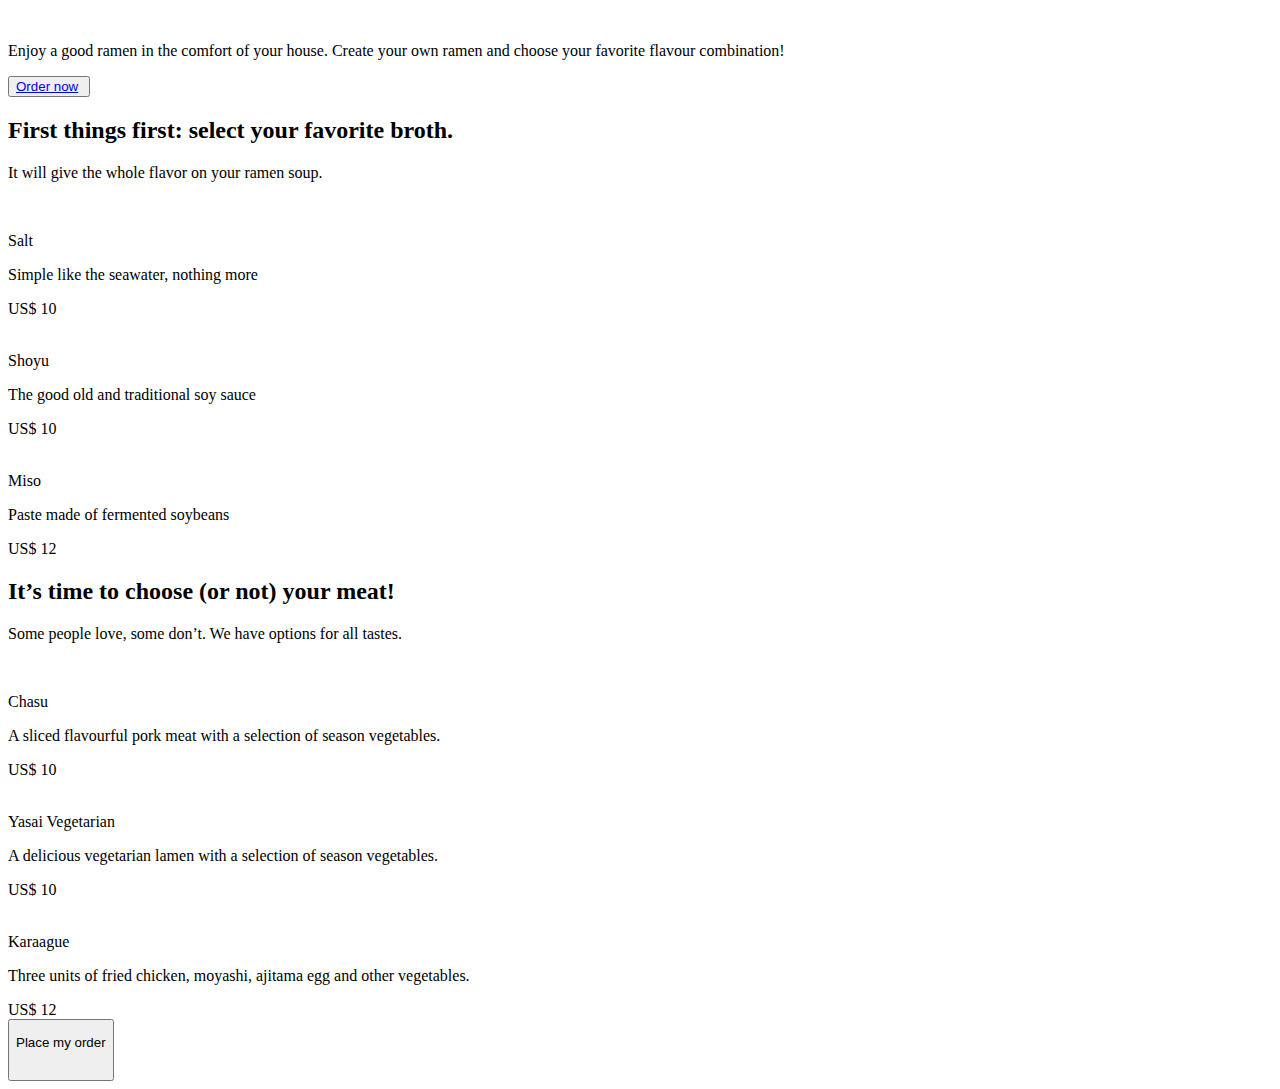
==== index.html @ 49c56969 "[RamenGo] Initial files plus primitive html structure" ====
<!DOCTYPE html>
<html lang="en">
<head>
    <meta charset="UTF-8">
    <meta name="viewport" content="width=device-width, initial-scale=1.0">
    <title>Ramen GO</title>
    <link rel="stylesheet" href="style.css">
    <script src="script.js" defer></script>
</head>
<body>
    <section id="main">
        <div>
            <img src="" alt="">
            <p>Enjoy a good ramen in the comfort of your house. Create your own ramen and choose your favorite flavour combination!</p>
            <button>
                <a href="#handleIngredients">Order now</a>
                <img src="" alt="">
            </button>
        </div>
    </section>
    <section id="handleIngredients">
        <div id="container">
            <div class="cards" id="broth">
                <h2>First things first: select your favorite broth.</h2>
                <p>It will give the whole flavor on your ramen soup. </p>
                <div class="card">
                    <img src="" alt="">
                    <p>Salt</p>
                    <p>Simple like the seawater, nothing more </p>
                    <span>US$ 10</span>
                </div>
                <div class="card">
                    <img src="" alt="">
                    <p>Shoyu</p>
                    <p>The good old and traditional soy sauce </p>
                    <span>US$ 10</span>
                </div>
                <div class="card">
                    <img src="" alt="">
                    <p>Miso</p>
                    <p>Paste made of fermented soybeans</p>
                    <span>US$ 12</span>
                </div>
            </div>
            <div class="card" id="meat">
                <h2>It’s time to choose (or not) your meat!</h2>
                <p>Some people love, some don’t. We have options for all tastes.</p>
                <div class="card">
                    <img src="" alt="">
                    <p>Chasu</p>
                    <p>A sliced flavourful pork meat with a selection of season vegetables.</p>
                    <span>US$ 10</span>
                </div>
                <div class="card">
                    <img src="" alt="">
                    <p>Yasai Vegetarian</p>
                    <p>A delicious vegetarian lamen with a selection of season vegetables.</p>
                    <span>US$ 10</span>
                </div>
                <div class="card">
                    <img src="" alt="">
                    <p>Karaague</p>
                    <p>Three units of fried chicken, moyashi, ajitama egg and other vegetables.</p>
                    <span>US$ 12</span>
                </div>
            </div>
            <button>
                <p>Place my order</p>
                <img src="" alt="">
            </button>
        </div>
    </section>
</body>
</html>
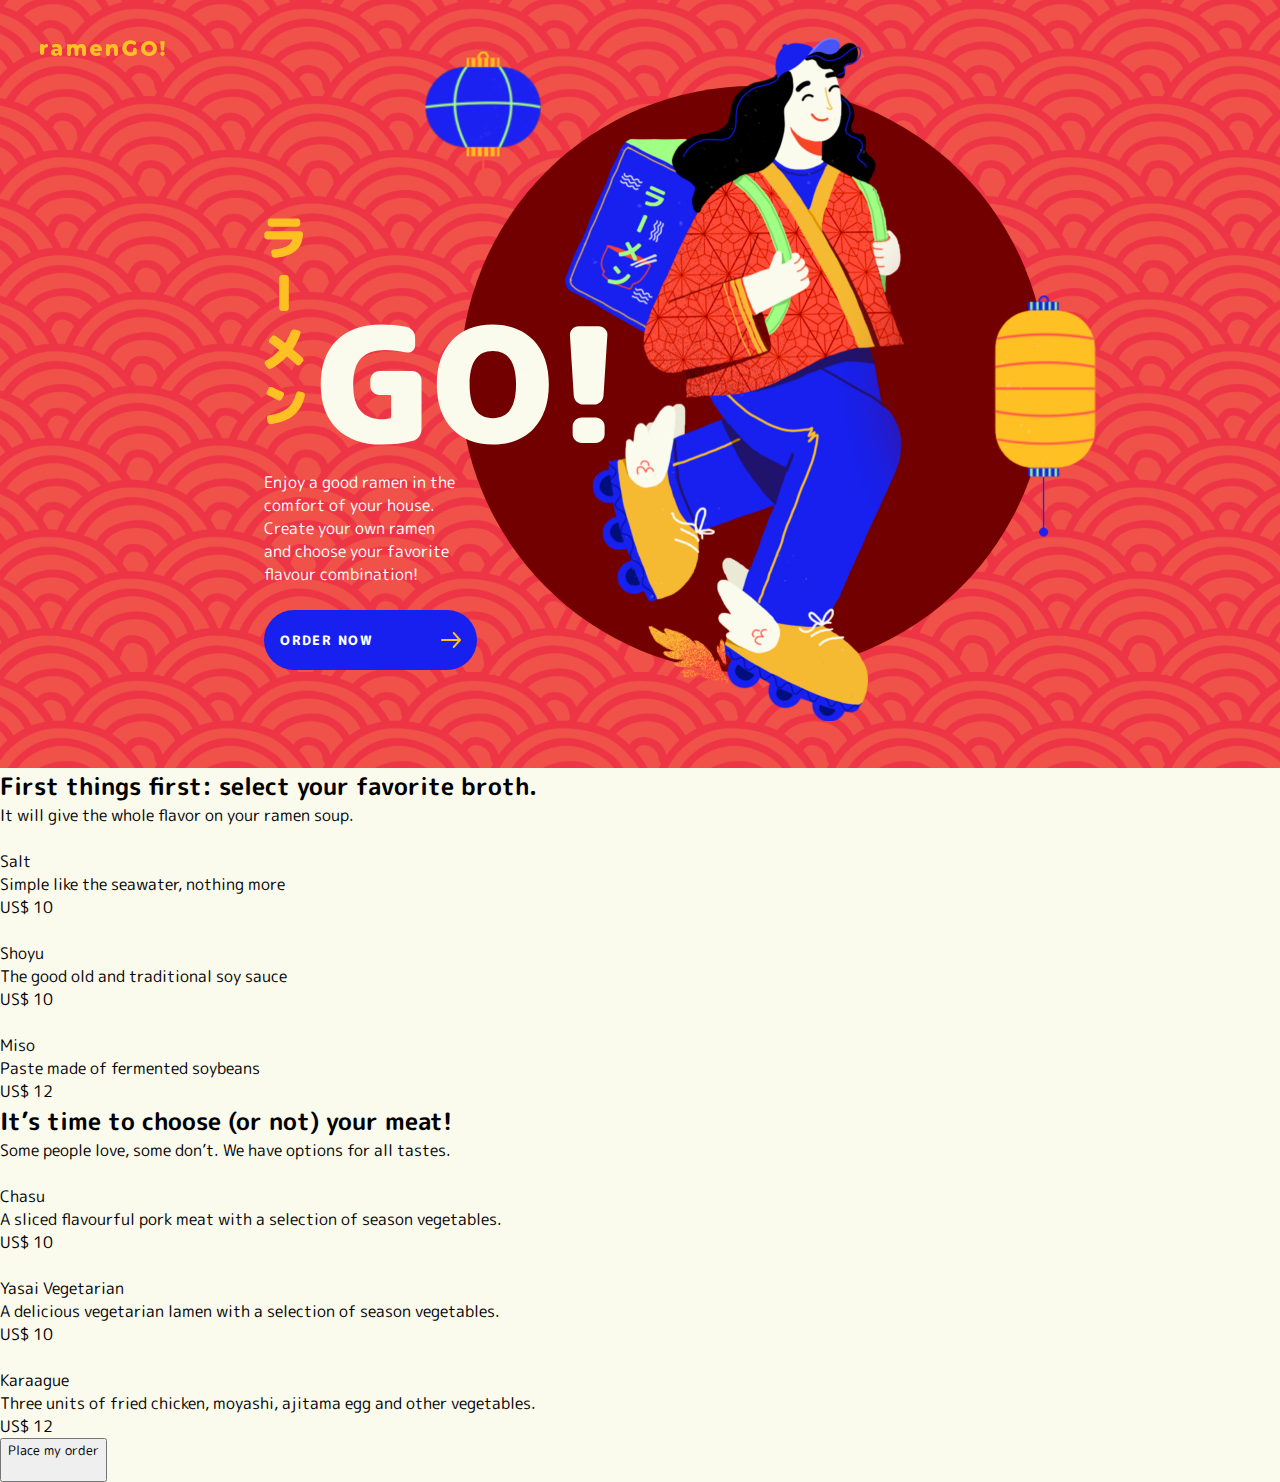
==== commit c29e0736: "[RamenGo] Creation of main section styles" ====
--- a/index.html
+++ b/index.html
@@ -3,18 +3,22 @@
 <head>
     <meta charset="UTF-8">
     <meta name="viewport" content="width=device-width, initial-scale=1.0">
+    <link rel="preconnect" href="https://fonts.googleapis.com">
+    <link rel="preconnect" href="https://fonts.gstatic.com" crossorigin>
+    <link href="https://fonts.googleapis.com/css2?family=M+PLUS+Rounded+1c&display=swap" rel="stylesheet">
     <title>Ramen GO</title>
     <link rel="stylesheet" href="style.css">
     <script src="script.js" defer></script>
 </head>
 <body>
     <section id="main">
-        <div>
-            <img src="" alt="">
+        <img id="logo" src="./assets/logo.svg" alt="">
+        <div class="mainContent">
+            <img src="./assets/mainGO.svg" alt="">
             <p>Enjoy a good ramen in the comfort of your house. Create your own ramen and choose your favorite flavour combination!</p>
             <button>
                 <a href="#handleIngredients">Order now</a>
-                <img src="" alt="">
+                <img src="./assets/buttonArrow.svg" alt="">
             </button>
         </div>
     </section>
--- a/style.css
+++ b/style.css
@@ -0,0 +1,67 @@
+:root {
+    --ramenGoBlue: #1820EF;
+    --ramenGoRed: #FF4E42;
+    --ramenGoYellow: #ffc024;
+    --ramenGoIce: #FAFAED;
+}
+
+*{
+    margin: 0;
+    font-family: 'M PLUS Rounded 1c', sans-serif;
+}
+
+#main {
+background-image: url("./assets/mainBackground.svg");
+background-repeat: no-repeat;
+
+min-height: 48rem;
+min-width: 85rem;
+
+}
+
+#main #logo{
+    padding-left: 2.5rem;
+    padding-top: 2.5rem;
+}
+
+.mainContent {
+    padding-top: 9.75rem;
+    padding-left: 16.5rem;
+}
+
+.mainContent p {
+    width: 12.56rem;
+    color: white;
+
+    margin-top: 1.25rem;
+    margin-bottom: 1.5rem;
+}
+
+.mainContent a {
+text-decoration: none;
+color: white;
+font-weight: 800;
+text-transform: uppercase;
+letter-spacing: 1.78px;
+}
+
+.mainContent button {
+    min-width: 13.31rem;
+    height: 3.75rem;
+    display: flex;
+    align-items: center;
+    justify-content: space-between;
+
+    background-color:   var(--ramenGoBlue);
+    border: none;
+    border-radius: 50px;
+    padding: 0 16px;
+}
+
+.mainContent button img{
+    color: var(--ramenGoYellow);
+}
+
+#handleIngredients{
+    background-color: var(--ramenGoIce);
+}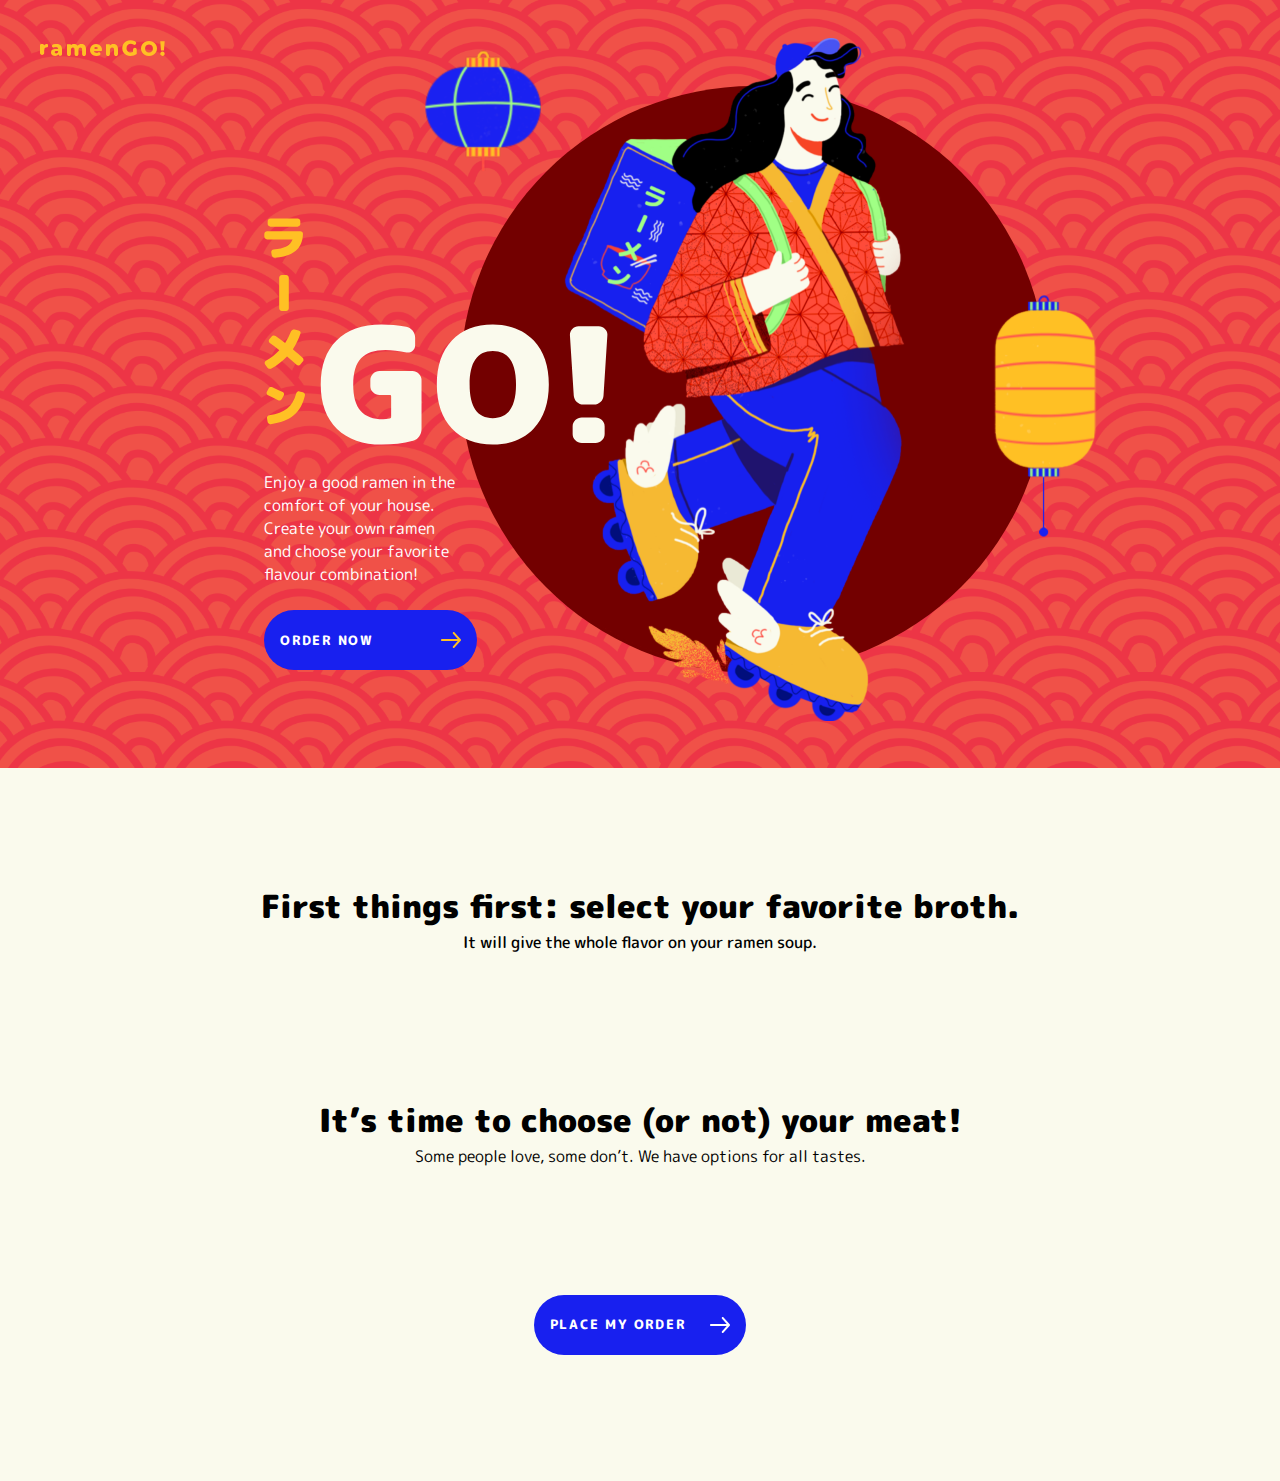
==== commit e24c5d1c: "[RamenGo] API fetch + finishing first page" ====
--- a/index.html
+++ b/index.html
@@ -5,10 +5,10 @@
     <meta name="viewport" content="width=device-width, initial-scale=1.0">
     <link rel="preconnect" href="https://fonts.googleapis.com">
     <link rel="preconnect" href="https://fonts.gstatic.com" crossorigin>
-    <link href="https://fonts.googleapis.com/css2?family=M+PLUS+Rounded+1c&display=swap" rel="stylesheet">
+    <link href="https://fonts.googleapis.com/css2?family=M+PLUS+Rounded+1c:wght@500;800;900&display=swap" rel="stylesheet">
     <title>Ramen GO</title>
     <link rel="stylesheet" href="style.css">
-    <script src="script.js" defer></script>
+    <script src="./main.js" defer></script>
 </head>
 <body>
     <section id="main">
@@ -16,10 +16,12 @@
         <div class="mainContent">
             <img src="./assets/mainGO.svg" alt="">
             <p>Enjoy a good ramen in the comfort of your house. Create your own ramen and choose your favorite flavour combination!</p>
-            <button>
-                <a href="#handleIngredients">Order now</a>
-                <img src="./assets/buttonArrow.svg" alt="">
-            </button>
+            <a href="#handleIngredients">
+                    <button>
+                        Order now
+                        <img src="./assets/buttonArrowYellow.svg" alt="">
+                    </button>
+                </a>
         </div>
     </section>
     <section id="handleIngredients">
@@ -27,51 +29,21 @@
             <div class="cards" id="broth">
                 <h2>First things first: select your favorite broth.</h2>
                 <p>It will give the whole flavor on your ramen soup. </p>
-                <div class="card">
-                    <img src="" alt="">
-                    <p>Salt</p>
-                    <p>Simple like the seawater, nothing more </p>
-                    <span>US$ 10</span>
-                </div>
-                <div class="card">
-                    <img src="" alt="">
-                    <p>Shoyu</p>
-                    <p>The good old and traditional soy sauce </p>
-                    <span>US$ 10</span>
-                </div>
-                <div class="card">
-                    <img src="" alt="">
-                    <p>Miso</p>
-                    <p>Paste made of fermented soybeans</p>
-                    <span>US$ 12</span>
+                <div id="brothCardsContainer">
                 </div>
             </div>
-            <div class="card" id="meat">
+            <div class="cards" id="meat">
                 <h2>It’s time to choose (or not) your meat!</h2>
                 <p>Some people love, some don’t. We have options for all tastes.</p>
-                <div class="card">
-                    <img src="" alt="">
-                    <p>Chasu</p>
-                    <p>A sliced flavourful pork meat with a selection of season vegetables.</p>
-                    <span>US$ 10</span>
-                </div>
-                <div class="card">
-                    <img src="" alt="">
-                    <p>Yasai Vegetarian</p>
-                    <p>A delicious vegetarian lamen with a selection of season vegetables.</p>
-                    <span>US$ 10</span>
-                </div>
-                <div class="card">
-                    <img src="" alt="">
-                    <p>Karaague</p>
-                    <p>Three units of fried chicken, moyashi, ajitama egg and other vegetables.</p>
-                    <span>US$ 12</span>
+                <div id="meatCardsContainer">
                 </div>
             </div>
-            <button>
-                <p>Place my order</p>
-                <img src="" alt="">
-            </button>
+            <a href="">
+                    <button>
+                        Place my order
+                        <img src="./assets/buttonArrow.svg" alt="">
+                    </button>
+            </a>
         </div>
     </section>
 </body>
--- a/style.css
+++ b/style.css
@@ -3,6 +3,8 @@
     --ramenGoRed: #FF4E42;
     --ramenGoYellow: #ffc024;
     --ramenGoIce: #FAFAED;
+
+    scroll-behavior: smooth;
 }
 
 *{
@@ -11,12 +13,11 @@
 }
 
 #main {
-background-image: url("./assets/mainBackground.svg");
-background-repeat: no-repeat;
+    background-image: url("./assets/mainBackground.svg");
+    background-repeat: no-repeat;
 
-min-height: 48rem;
-min-width: 85rem;
-
+    min-height: 48rem;
+    min-width: 85rem;
 }
 
 #main #logo{
@@ -29,20 +30,16 @@
     padding-left: 16.5rem;
 }
 
+.mainContent a{
+    text-decoration: none;
+}
+
 .mainContent p {
     width: 12.56rem;
     color: white;
 
     margin-top: 1.25rem;
     margin-bottom: 1.5rem;
-}
-
-.mainContent a {
-text-decoration: none;
-color: white;
-font-weight: 800;
-text-transform: uppercase;
-letter-spacing: 1.78px;
 }
 
 .mainContent button {
@@ -56,12 +53,145 @@
     border: none;
     border-radius: 50px;
     padding: 0 16px;
-}
+    cursor: pointer;
 
-.mainContent button img{
-    color: var(--ramenGoYellow);
+    font-weight: 800;
+    letter-spacing: 1.78px;
+    text-transform: uppercase;
+    color: white;
 }
 
 #handleIngredients{
     background-color: var(--ramenGoIce);
-}+}
+
+#broth{
+    display: flex;
+    flex-direction: column;
+    align-items: center;
+    padding-top: 7.185rem;
+}
+
+#broth h2{
+    font-size: 2rem;
+    line-height: 47.52px;
+    font-weight: 900;
+}
+
+#broth h2 + p{
+    font-size: 1rem;
+    line-height: 24px;
+    font-weight: 500;
+    margin-bottom: 2.93rem;
+}
+
+#brothCardsContainer{
+    width: 100%;
+
+    display: flex;
+    justify-content: center;
+    gap: 4rem;
+
+}
+
+.card{
+    min-width: 20rem;
+    min-height: 19.75rem;
+    box-shadow: 0 4px 12px 0 rgba(224, 219, 191, 0.6);
+
+    display: flex;
+    flex-direction: column;
+    justify-content: center;
+    align-items: center;
+}
+
+.card img{
+    max-width: 6.5rem;
+    max-height: 6.5rem;
+    margin-bottom: 14px;
+}
+
+.card .ingredientsName{
+    margin-bottom: 10px;
+    color: var(--ramenGoBlue);
+    font-weight: 900;
+    font-size: 20px;
+    line-height: 24px;
+}
+
+.ingredientsName + p{
+    font-weight: 500;
+    font-size: 14px;
+    line-height: 16px;
+}
+
+.card span{
+    color: var(--ramenGoRed);
+    font-weight: 900;
+    font-size: 20px;
+    line-height: 24px;
+
+    margin-top: 2.25rem;
+}
+
+#meat{
+    display: flex;
+    flex-direction: column;
+    align-items: center;
+    padding-top: 6rem;
+}
+
+#meat h2{
+    font-size: 2rem;
+    line-height: 47.52px;
+    font-weight: 900;
+}
+
+#meat h2 + p{
+    margin-bottom: 2.93rem;
+}
+
+#meatCardsContainer{
+    width: 100%;
+
+    display: flex;
+    justify-content: center;
+    gap: 4rem;
+
+    margin-bottom: 5rem;
+}
+
+#meat .card p{
+    max-width: 256px;
+    text-align: center;
+}
+
+#container{
+    display: flex;
+    flex-direction: column;
+    align-items: center;
+    padding-bottom: 7.875rem;
+}
+
+#handleIngredients button{
+    min-width: 13.31rem;
+    height: 3.75rem;
+    display: flex;
+    align-items: center;
+    justify-content: space-between;
+
+    background-color:   var(--ramenGoBlue);
+    border: none;
+    border-radius: 50px;
+    padding: 0 16px;
+    cursor: pointer;
+
+    font-weight: 800;
+    letter-spacing: 1.78px;
+    text-transform: uppercase;
+    color: white;
+}
+
+#handleIngredients a{
+    text-decoration: none;
+}
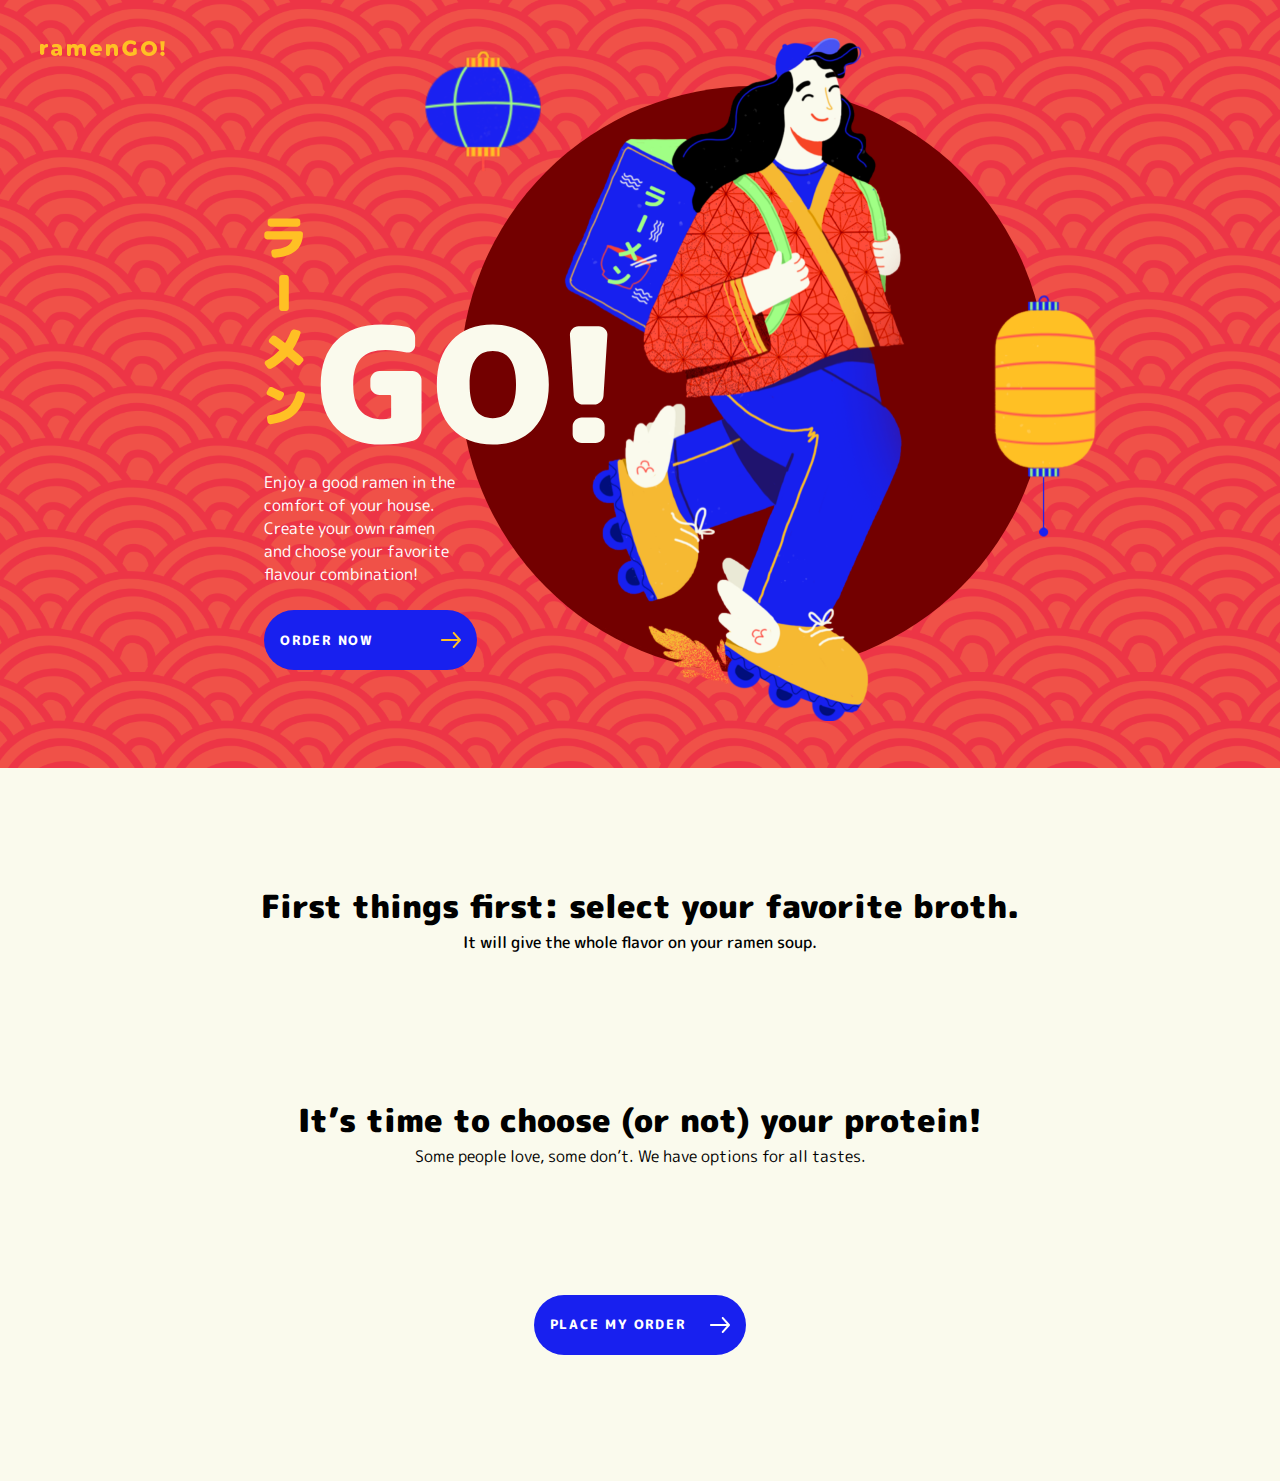
==== commit 79ff6626: "[RamenGo] Click interactions plus handle order" ====
--- a/index.html
+++ b/index.html
@@ -32,18 +32,16 @@
                 <div id="brothCardsContainer">
                 </div>
             </div>
-            <div class="cards" id="meat">
-                <h2>It’s time to choose (or not) your meat!</h2>
+            <div class="cards" id="protein">
+                <h2>It’s time to choose (or not) your protein!</h2>
                 <p>Some people love, some don’t. We have options for all tastes.</p>
-                <div id="meatCardsContainer">
+                <div id="proteinCardsContainer">
                 </div>
             </div>
-            <a href="">
-                    <button>
+                    <button id="orderButton">
                         Place my order
                         <img src="./assets/buttonArrow.svg" alt="">
                     </button>
-            </a>
         </div>
     </section>
 </body>
--- a/style.css
+++ b/style.css
@@ -15,6 +15,8 @@
 #main {
     background-image: url("./assets/mainBackground.svg");
     background-repeat: no-repeat;
+    background-size: cover;
+    overflow-x: hidden;
 
     min-height: 48rem;
     min-width: 85rem;
@@ -103,6 +105,7 @@
     flex-direction: column;
     justify-content: center;
     align-items: center;
+    border-radius: 10px;
 }
 
 .card img{
@@ -134,24 +137,24 @@
     margin-top: 2.25rem;
 }
 
-#meat{
+#protein{
     display: flex;
     flex-direction: column;
     align-items: center;
     padding-top: 6rem;
 }
 
-#meat h2{
+#protein h2{
     font-size: 2rem;
     line-height: 47.52px;
     font-weight: 900;
 }
 
-#meat h2 + p{
+#protein h2 + p{
     margin-bottom: 2.93rem;
 }
 
-#meatCardsContainer{
+#proteinCardsContainer{
     width: 100%;
 
     display: flex;
@@ -161,7 +164,7 @@
     margin-bottom: 5rem;
 }
 
-#meat .card p{
+#protein .card p{
     max-width: 256px;
     text-align: center;
 }
@@ -195,3 +198,16 @@
 #handleIngredients a{
     text-decoration: none;
 }
+
+.activeCard{
+    background-color: var(--ramenGoBlue);
+    color: white;
+}
+
+.activeCard .ingredientsName{
+    color: white;
+}
+
+.activeCard span{
+    color: var(--ramenGoYellow);
+}